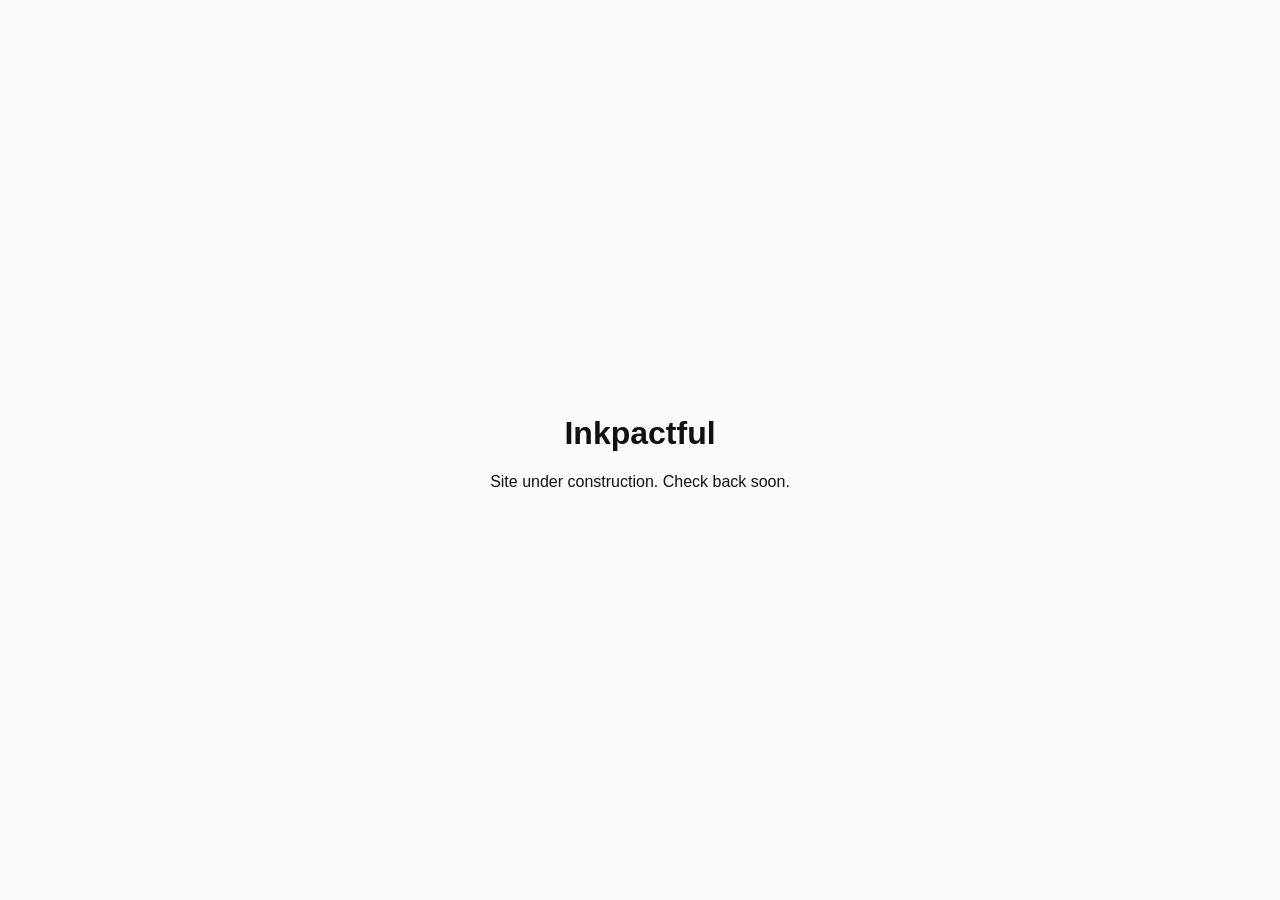
==== index.html @ ec0b0915 "Add files via upload" ====
<!DOCTYPE html>
<html lang="en">
<head>
  <meta charset="UTF-8">
  <meta name="viewport" content="width=device-width, initial-scale=1.0">
  <title>Inkpactful — Coming Soon</title>
</head>
<body style="font-family: -apple-system, BlinkMacSystemFont, 'Segoe UI', sans-serif; display: flex; align-items: center; justify-content: center; height: 100vh; margin: 0; background: #fafafa; color: #111;">
  <div style="text-align: center;">
    <h1>Inkpactful</h1>
    <p>Site under construction. Check back soon.</p>
  </div>
</body>
</html>
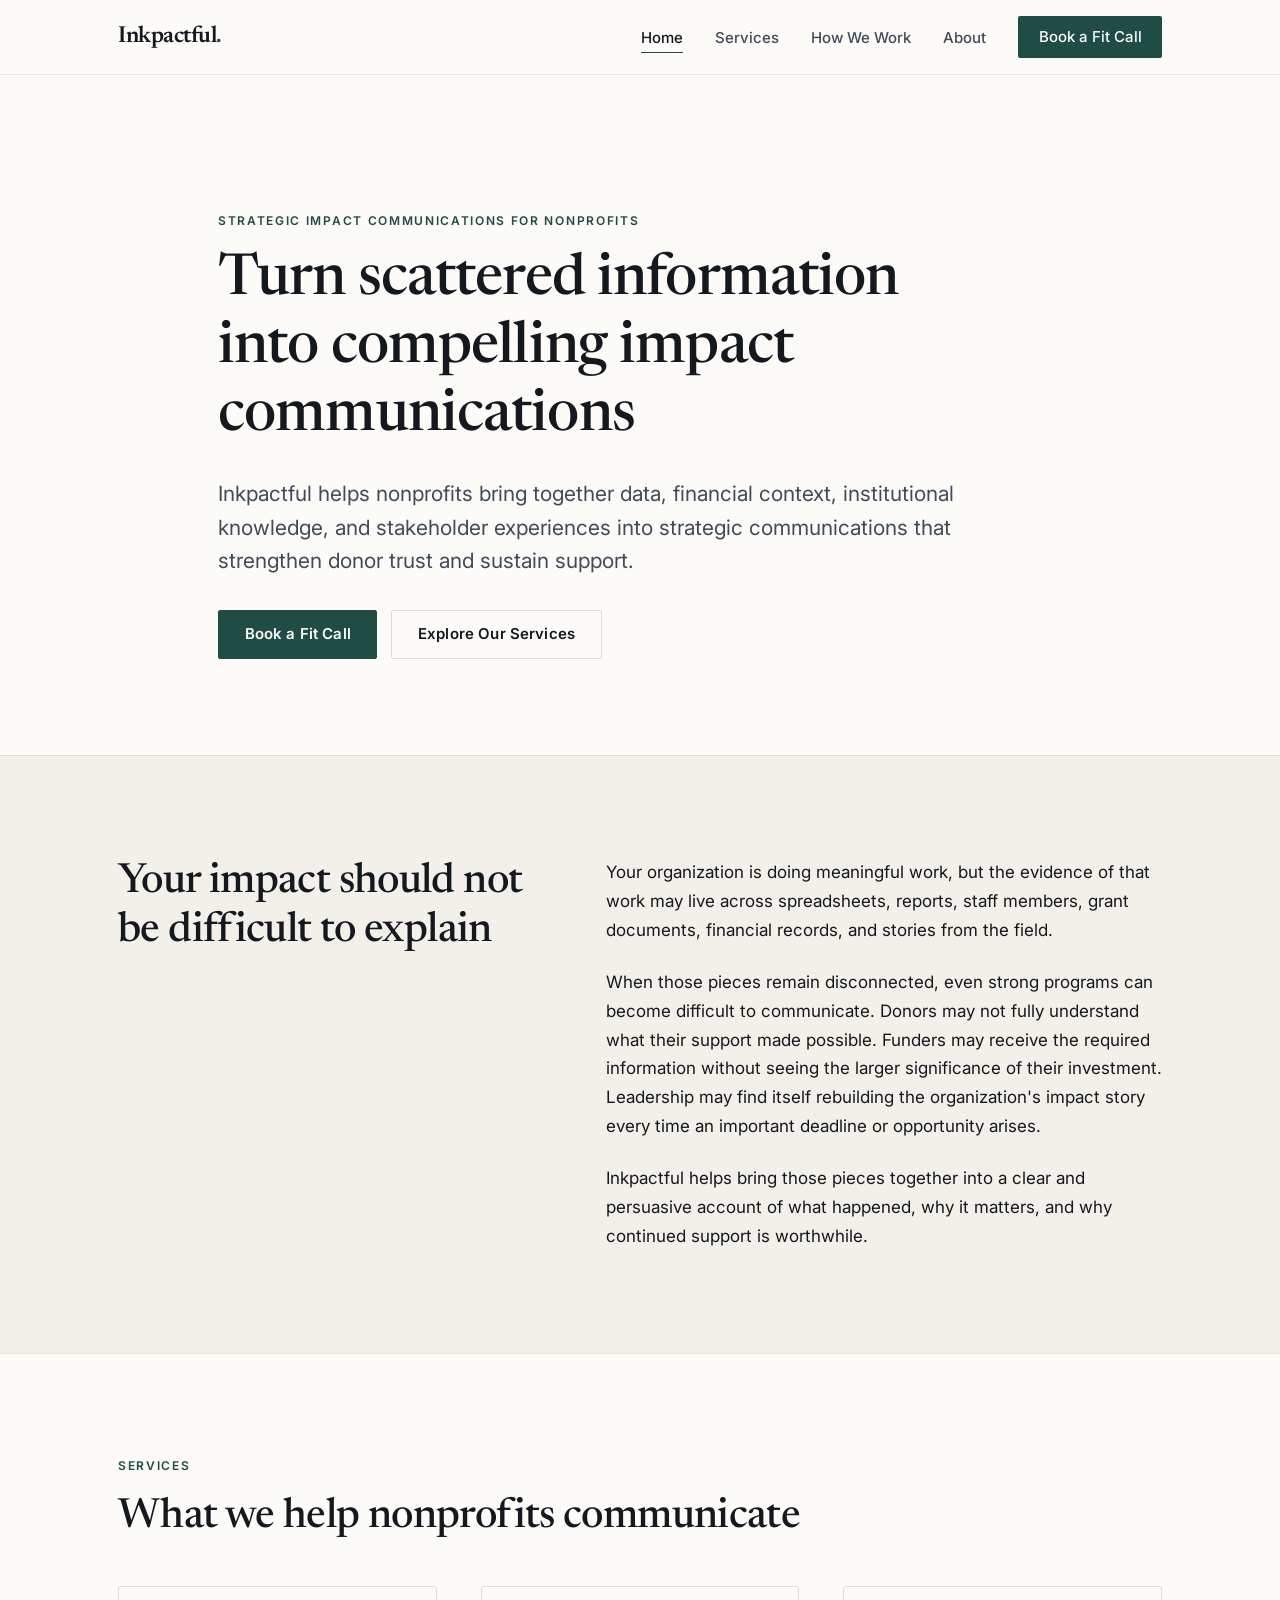
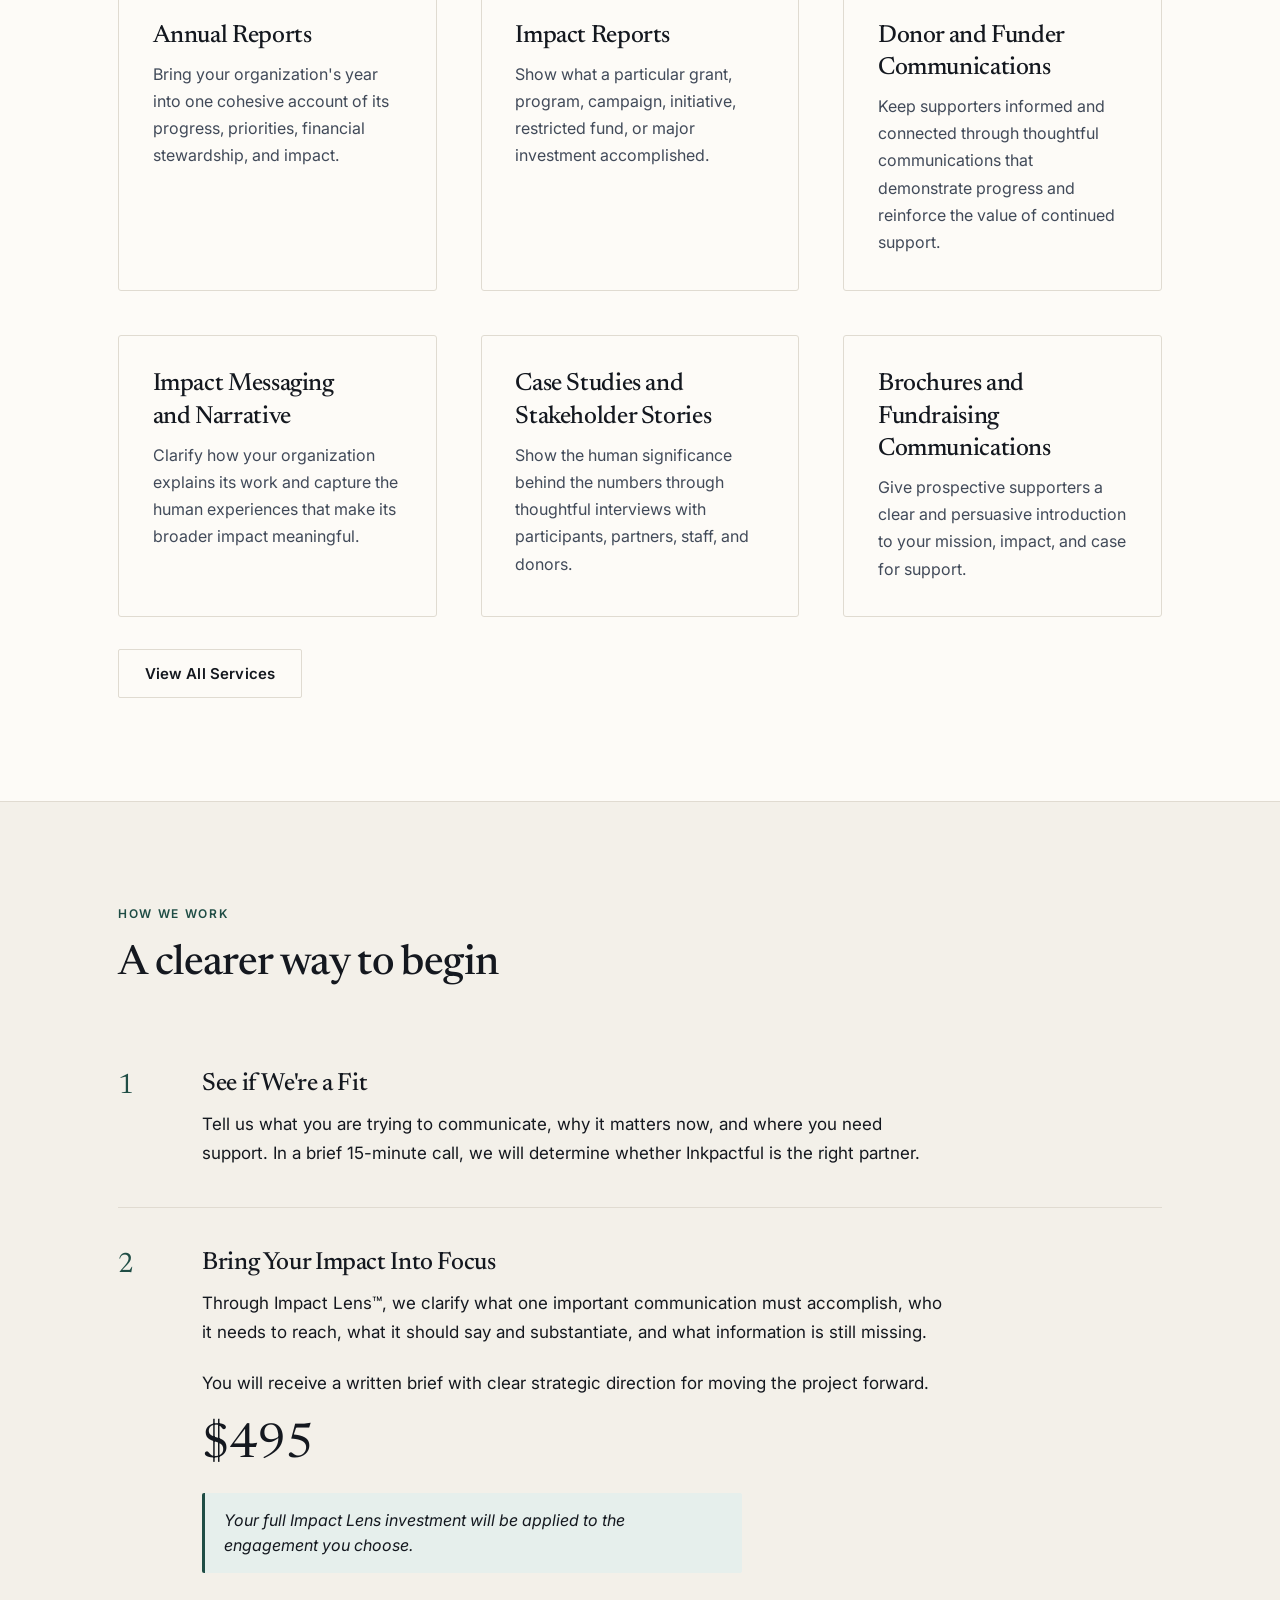
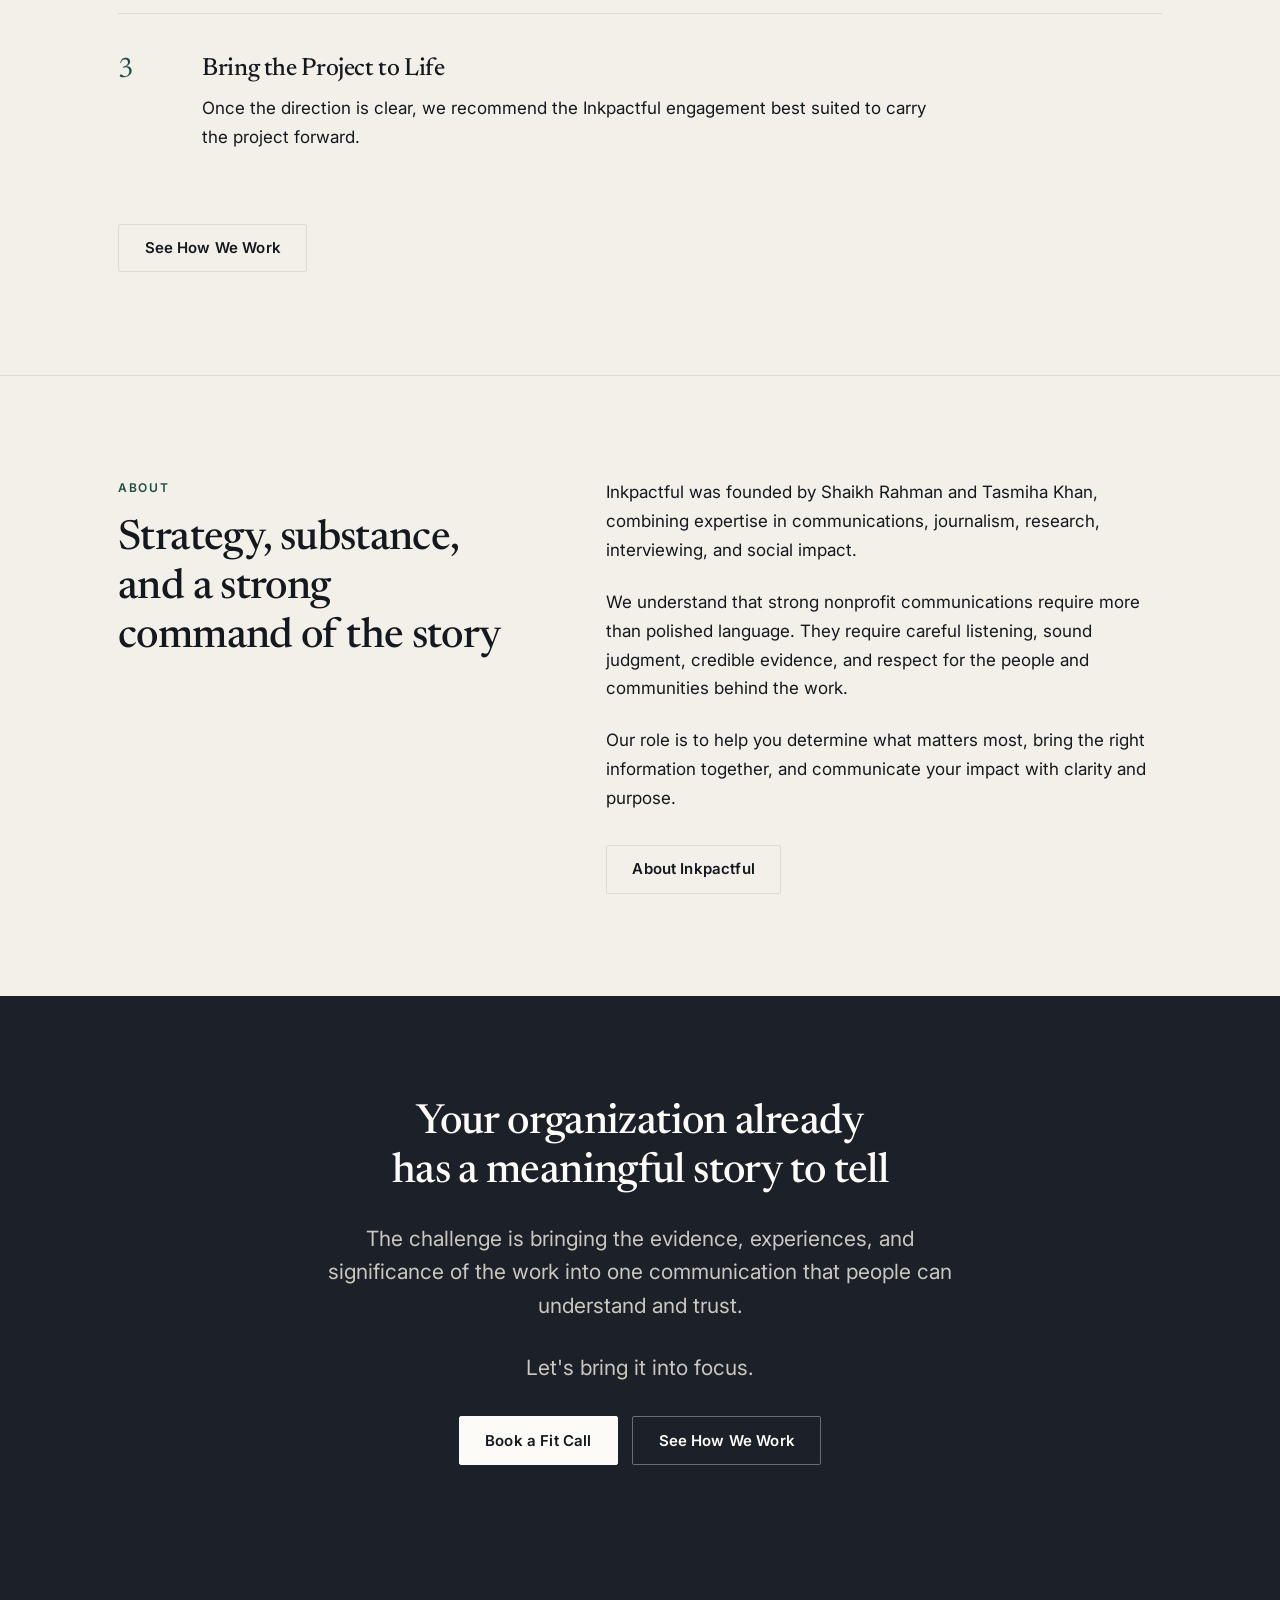
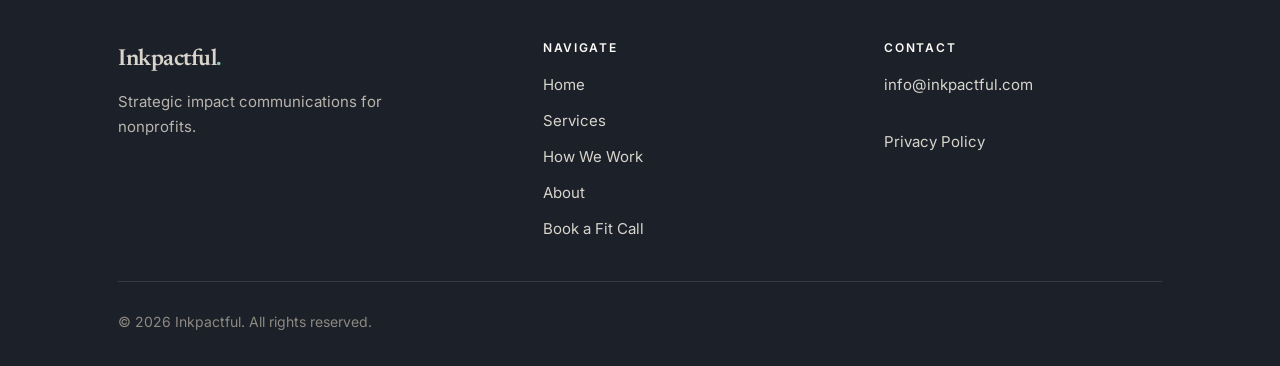
==== commit ea7d60fb: "Replace placeholder with Inkpactful MVP site" ====
--- a/index.html
+++ b/index.html
@@ -1,14 +1,223 @@
 <!DOCTYPE html>
 <html lang="en">
 <head>
-  <meta charset="UTF-8">
-  <meta name="viewport" content="width=device-width, initial-scale=1.0">
-  <title>Inkpactful — Coming Soon</title>
+<meta charset="utf-8">
+<meta name="viewport" content="width=device-width, initial-scale=1">
+<title>Inkpactful — Strategic impact communications for nonprofits</title>
+<meta name="description" content="Inkpactful helps nonprofits bring together data, financial context, institutional knowledge, and stakeholder experiences into strategic communications that strengthen donor trust and sustain support.">
+<link rel="canonical" href="https://inkpactful.com/">
+
+<meta property="og:type" content="website">
+<meta property="og:site_name" content="Inkpactful">
+<meta property="og:title" content="Inkpactful — Strategic impact communications for nonprofits">
+<meta property="og:description" content="We help nonprofits turn scattered information into clear, credible communications that show donors and funders what their support made possible.">
+<meta property="og:url" content="https://inkpactful.com/">
+<meta property="og:image" content="https://inkpactful.com/og-image.png">
+<meta name="twitter:card" content="summary_large_image">
+
+<link rel="icon" href="favicon.svg" type="image/svg+xml">
+<link rel="preconnect" href="https://fonts.googleapis.com">
+<link rel="preconnect" href="https://fonts.gstatic.com" crossorigin>
+<link href="https://fonts.googleapis.com/css2?family=Newsreader:opsz,wght@6..72,400;6..72,500;6..72,600&family=Inter:wght@400;500;600;700&display=swap" rel="stylesheet">
+<link rel="stylesheet" href="styles.css">
 </head>
-<body style="font-family: -apple-system, BlinkMacSystemFont, 'Segoe UI', sans-serif; display: flex; align-items: center; justify-content: center; height: 100vh; margin: 0; background: #fafafa; color: #111;">
-  <div style="text-align: center;">
-    <h1>Inkpactful</h1>
-    <p>Site under construction. Check back soon.</p>
+<body>
+
+<a class="skip-link" href="#main">Skip to main content</a>
+
+<header class="site-header">
+  <div class="wrap site-header__inner">
+    <a class="wordmark" href="index.html">Inkpactful<span class="dot">.</span></a>
+    <button class="nav-toggle" type="button" aria-expanded="false" aria-controls="site-nav">Menu</button>
+    <nav class="site-nav" id="site-nav" aria-label="Primary">
+      <ul>
+        <li><a href="index.html" aria-current="page">Home</a></li>
+        <li><a href="services.html">Services</a></li>
+        <li><a href="how-we-work.html">How We Work</a></li>
+        <li><a href="about.html">About</a></li>
+        <li><a class="btn btn--primary" href="book.html">Book a Fit Call</a></li>
+      </ul>
+    </nav>
   </div>
+</header>
+
+<main id="main">
+
+  <!-- ================= HERO ================= -->
+  <section class="hero">
+    <div class="wrap hero__inner">
+      <p class="eyebrow">Strategic impact communications for nonprofits</p>
+      <h1>Turn scattered information into compelling impact communications</h1>
+      <p class="lede">Inkpactful helps nonprofits bring together data, financial context, institutional knowledge, and stakeholder experiences into strategic communications that strengthen donor trust and sustain support.</p>
+      <div class="btn-row">
+        <a class="btn btn--primary" href="book.html">Book a Fit Call</a>
+        <a class="btn btn--secondary" href="services.html">Explore Our Services</a>
+      </div>
+    </div>
+  </section>
+
+  <!-- ================= THE PROBLEM ================= -->
+  <section class="section section--alt">
+    <div class="wrap">
+      <div class="split">
+        <div>
+          <h2>Your impact should not be difficult to explain</h2>
+        </div>
+        <div>
+          <p>Your organization is doing meaningful work, but the evidence of that work may live across spreadsheets, reports, staff members, grant documents, financial records, and stories from the field.</p>
+          <p>When those pieces remain disconnected, even strong programs can become difficult to communicate. Donors may not fully understand what their support made possible. Funders may receive the required information without seeing the larger significance of their investment. Leadership may find itself rebuilding the organization's impact story every time an important deadline or opportunity arises.</p>
+          <p>Inkpactful helps bring those pieces together into a clear and persuasive account of what happened, why it matters, and why continued support is worthwhile.</p>
+        </div>
+      </div>
+    </div>
+  </section>
+
+  <!-- ================= SERVICES PREVIEW ================= -->
+  <section class="section">
+    <div class="wrap">
+      <p class="eyebrow">Services</p>
+      <h2>What we help nonprofits communicate</h2>
+
+      <div class="grid grid--3" style="margin-top: 2.75rem;">
+        <div class="card">
+          <h3>Annual Reports</h3>
+          <p>Bring your organization's year into one cohesive account of its progress, priorities, financial stewardship, and impact.</p>
+        </div>
+        <div class="card">
+          <h3>Impact Reports</h3>
+          <p>Show what a particular grant, program, campaign, initiative, restricted fund, or major investment accomplished.</p>
+        </div>
+        <div class="card">
+          <h3>Donor and Funder Communications</h3>
+          <p>Keep supporters informed and connected through thoughtful communications that demonstrate progress and reinforce the value of continued support.</p>
+        </div>
+        <div class="card">
+          <h3>Impact Messaging and Narrative</h3>
+          <p>Clarify how your organization explains its work and capture the human experiences that make its broader impact meaningful.</p>
+        </div>
+        <div class="card">
+          <h3>Case Studies and Stakeholder Stories</h3>
+          <p>Show the human significance behind the numbers through thoughtful interviews with participants, partners, staff, and donors.</p>
+        </div>
+        <div class="card">
+          <h3>Brochures and Fundraising Communications</h3>
+          <p>Give prospective supporters a clear and persuasive introduction to your mission, impact, and case for support.</p>
+        </div>
+      </div>
+
+      <div class="btn-row">
+        <a class="btn btn--secondary" href="services.html">View All Services</a>
+      </div>
+    </div>
+  </section>
+
+  <!-- ================= PROCESS ================= -->
+  <section class="section section--alt">
+    <div class="wrap">
+      <p class="eyebrow">How we work</p>
+      <h2>A clearer way to begin</h2>
+
+      <div class="steps" style="margin-top: 2.5rem;">
+        <div class="step">
+          <div class="step__num" aria-hidden="true">1</div>
+          <div>
+            <h3>See if We're a Fit</h3>
+            <p>Tell us what you are trying to communicate, why it matters now, and where you need support. In a brief 15-minute call, we will determine whether Inkpactful is the right partner.</p>
+          </div>
+        </div>
+        <div class="step">
+          <div class="step__num" aria-hidden="true">2</div>
+          <div>
+            <h3>Bring Your Impact Into Focus</h3>
+            <p>Through Impact Lens&trade;, we clarify what one important communication must accomplish, who it needs to reach, what it should say and substantiate, and what information is still missing.</p>
+            <p>You will receive a written brief with clear strategic direction for moving the project forward.</p>
+            <span class="price">$495</span>
+            <p class="credit-note">Your full Impact Lens investment will be applied to the engagement you choose.</p>
+          </div>
+        </div>
+        <div class="step">
+          <div class="step__num" aria-hidden="true">3</div>
+          <div>
+            <h3>Bring the Project to Life</h3>
+            <p>Once the direction is clear, we recommend the Inkpactful engagement best suited to carry the project forward.</p>
+          </div>
+        </div>
+      </div>
+
+      <div class="btn-row">
+        <a class="btn btn--secondary" href="how-we-work.html">See How We Work</a>
+      </div>
+    </div>
+  </section>
+
+  <!-- ================= ABOUT PREVIEW ================= -->
+  <section class="section section--alt">
+    <div class="wrap">
+      <div class="split">
+        <div>
+          <p class="eyebrow">About</p>
+          <h2>Strategy, substance, and a strong command of the story</h2>
+        </div>
+        <div>
+          <p>Inkpactful was founded by Shaikh Rahman and Tasmiha Khan, combining expertise in communications, journalism, research, interviewing, and social impact.</p>
+          <p>We understand that strong nonprofit communications require more than polished language. They require careful listening, sound judgment, credible evidence, and respect for the people and communities behind the work.</p>
+          <p>Our role is to help you determine what matters most, bring the right information together, and communicate your impact with clarity and purpose.</p>
+          <div class="btn-row">
+            <a class="btn btn--secondary" href="about.html">About Inkpactful</a>
+          </div>
+        </div>
+      </div>
+    </div>
+  </section>
+
+  <!-- ================= FINAL CTA ================= -->
+  <section class="section section--dark">
+    <div class="wrap wrap--narrow center">
+      <h2>Your organization already has a meaningful story to tell</h2>
+      <p class="lede">The challenge is bringing the evidence, experiences, and significance of the work into one communication that people can understand and trust.</p>
+      <p class="lede">Let's bring it into focus.</p>
+      <div class="btn-row" style="justify-content: center;">
+        <a class="btn btn--primary" href="book.html">Book a Fit Call</a>
+        <a class="btn btn--secondary" href="how-we-work.html">See How We Work</a>
+      </div>
+    </div>
+  </section>
+
+</main>
+
+<footer class="site-footer">
+  <div class="wrap footer">
+    <div class="footer__top">
+      <div>
+        <a class="footer__wordmark" href="index.html">Inkpactful<span class="dot">.</span></a>
+        <p class="footer__tagline">Strategic impact communications for nonprofits.</p>
+      </div>
+      <div>
+        <h2 class="footer__heading">Navigate</h2>
+        <ul>
+          <li><a href="index.html">Home</a></li>
+          <li><a href="services.html">Services</a></li>
+          <li><a href="how-we-work.html">How We Work</a></li>
+          <li><a href="about.html">About</a></li>
+          <li><a href="book.html">Book a Fit Call</a></li>
+        </ul>
+      </div>
+      <div>
+        <h2 class="footer__heading">Contact</h2>
+        <ul>
+          <li><a data-email class="placeholder" href="#">email address to be added</a></li>
+          <li><a data-linkedin="shaikh" href="#" hidden>Shaikh Rahman on LinkedIn</a></li>
+          <li><a data-linkedin="tasmiha" href="#" hidden>Tasmiha Khan on LinkedIn</a></li>
+          <li><a href="privacy.html">Privacy Policy</a></li>
+        </ul>
+      </div>
+    </div>
+    <div class="footer__bottom">
+      <p>&copy; <span data-year>2026</span> Inkpactful. All rights reserved.</p>
+    </div>
+  </div>
+</footer>
+
+<script src="site.js"></script>
 </body>
 </html>
--- a/styles.css
+++ b/styles.css
@@ -0,0 +1,772 @@
+/* ==========================================================================
+   Inkpactful — MVP stylesheet
+   Editorial, calm, substantive. Restrained palette, strong type hierarchy.
+   ========================================================================== */
+
+:root {
+  /* Palette */
+  --ink:        #14181f;
+  --ink-soft:   #414a59;
+  --ink-muted:  #6b7383;
+  --paper:      #fdfbf7;
+  --paper-alt:  #f3f0e9;
+  --paper-deep: #1b2029;
+  --rule:       #e0dbd1;
+  --rule-soft:  #ebe7df;
+  --accent:     #1f4d45;
+  --accent-lt:  #2f6b60;
+  --accent-pale:#e6efec;
+
+  /* Type */
+  --serif: "Newsreader", Georgia, "Times New Roman", serif;
+  --sans:  "Inter", -apple-system, BlinkMacSystemFont, "Segoe UI", Helvetica, Arial, sans-serif;
+
+  /* Layout */
+  --measure: 68ch;
+  --wide:    1140px;
+  --narrow:  760px;
+  --gutter:  clamp(1.25rem, 5vw, 3rem);
+}
+
+/* --------------------------------------------------------------------------
+   Reset & base
+   -------------------------------------------------------------------------- */
+
+*, *::before, *::after { box-sizing: border-box; }
+
+html {
+  -webkit-text-size-adjust: 100%;
+  scroll-behavior: smooth;
+}
+
+@media (prefers-reduced-motion: reduce) {
+  html { scroll-behavior: auto; }
+  *, *::before, *::after {
+    animation-duration: 0.01ms !important;
+    transition-duration: 0.01ms !important;
+  }
+}
+
+body {
+  margin: 0;
+  background: var(--paper);
+  color: var(--ink);
+  font-family: var(--sans);
+  font-size: 1.0625rem;
+  line-height: 1.7;
+  font-weight: 400;
+  -webkit-font-smoothing: antialiased;
+  text-rendering: optimizeLegibility;
+}
+
+img { max-width: 100%; display: block; }
+
+h1, h2, h3, h4 {
+  font-family: var(--serif);
+  font-weight: 500;
+  line-height: 1.18;
+  letter-spacing: -0.015em;
+  color: var(--ink);
+  margin: 0 0 0.6em;
+  text-wrap: balance;
+}
+
+h1 { font-size: clamp(2.25rem, 5.2vw, 3.6rem); }
+h2 { font-size: clamp(1.75rem, 3.6vw, 2.6rem); }
+h3 { font-size: clamp(1.25rem, 2.2vw, 1.55rem); line-height: 1.3; }
+h4 { font-size: 1.0625rem; font-family: var(--sans); font-weight: 600; letter-spacing: 0; }
+
+p { margin: 0 0 1.35em; max-width: var(--measure); }
+p:last-child { margin-bottom: 0; }
+
+a { color: var(--accent); text-underline-offset: 0.2em; text-decoration-thickness: 1px; }
+a:hover { color: var(--ink); }
+
+:focus-visible {
+  outline: 2px solid var(--accent);
+  outline-offset: 3px;
+  border-radius: 2px;
+}
+
+hr {
+  border: 0;
+  border-top: 1px solid var(--rule);
+  margin: 3rem 0;
+}
+
+/* Skip link */
+.skip-link {
+  position: absolute;
+  left: -9999px;
+  top: 0;
+  background: var(--ink);
+  color: var(--paper);
+  padding: 0.75rem 1.25rem;
+  z-index: 200;
+  font-size: 0.9375rem;
+}
+.skip-link:focus {
+  left: 0.5rem;
+  top: 0.5rem;
+  color: var(--paper);
+}
+
+/* --------------------------------------------------------------------------
+   Layout primitives
+   -------------------------------------------------------------------------- */
+
+.wrap {
+  width: 100%;
+  max-width: var(--wide);
+  margin-inline: auto;
+  padding-inline: var(--gutter);
+}
+
+.wrap--narrow { max-width: var(--narrow); }
+
+.section {
+  padding-block: clamp(3.5rem, 8vw, 6.5rem);
+  border-top: 1px solid var(--rule-soft);
+}
+.section:first-of-type { border-top: 0; }
+.section--alt { background: var(--paper-alt); border-top-color: var(--rule); }
+.section--dark {
+  background: var(--paper-deep);
+  color: #e8e4dc;
+  border-top: 0;
+}
+.section--dark h1,
+.section--dark h2,
+.section--dark h3 { color: #fdfbf7; }
+.section--dark p { color: #cbc7bf; }
+.section--dark a { color: #a9cfc6; }
+.section--dark a:hover { color: #fff; }
+
+.eyebrow {
+  font-family: var(--sans);
+  font-size: 0.75rem;
+  font-weight: 600;
+  letter-spacing: 0.14em;
+  text-transform: uppercase;
+  color: var(--accent);
+  margin: 0 0 1rem;
+}
+.section--dark .eyebrow { color: #8fc0b5; }
+
+.lede {
+  font-size: clamp(1.125rem, 2vw, 1.3125rem);
+  line-height: 1.6;
+  color: var(--ink-soft);
+}
+
+.muted { color: var(--ink-muted); }
+
+/* --------------------------------------------------------------------------
+   Buttons
+   -------------------------------------------------------------------------- */
+
+.btn {
+  display: inline-flex;
+  align-items: center;
+  justify-content: center;
+  gap: 0.5rem;
+  font-family: var(--sans);
+  font-size: 0.9375rem;
+  font-weight: 600;
+  letter-spacing: 0.01em;
+  line-height: 1.2;
+  padding: 0.9rem 1.6rem;
+  border-radius: 2px;
+  border: 1px solid transparent;
+  text-decoration: none;
+  cursor: pointer;
+  transition: background-color 0.18s ease, color 0.18s ease, border-color 0.18s ease;
+}
+
+.btn--primary {
+  background: var(--accent);
+  color: #fdfbf7;
+  border-color: var(--accent);
+}
+.btn--primary:hover { background: var(--ink); border-color: var(--ink); color: #fdfbf7; }
+
+.btn--secondary {
+  background: transparent;
+  color: var(--ink);
+  border-color: var(--rule);
+}
+.btn--secondary:hover { border-color: var(--ink); color: var(--ink); background: transparent; }
+
+.section--dark .btn--secondary { color: #fdfbf7; border-color: rgba(253,251,247,0.35); }
+.section--dark .btn--secondary:hover { border-color: #fdfbf7; color: #fdfbf7; }
+.section--dark .btn--primary { background: #fdfbf7; color: var(--ink); border-color: #fdfbf7; }
+.section--dark .btn--primary:hover { background: #a9cfc6; border-color: #a9cfc6; color: var(--ink); }
+
+.btn-row {
+  display: flex;
+  flex-wrap: wrap;
+  gap: 0.875rem;
+  margin-top: 2rem;
+}
+
+.link-arrow {
+  font-family: var(--sans);
+  font-size: 0.9375rem;
+  font-weight: 600;
+  text-decoration: none;
+  border-bottom: 1px solid currentColor;
+  padding-bottom: 2px;
+}
+.link-arrow:hover { border-bottom-color: transparent; }
+
+/* --------------------------------------------------------------------------
+   Header & navigation
+   -------------------------------------------------------------------------- */
+
+.site-header {
+  position: sticky;
+  top: 0;
+  z-index: 100;
+  background: rgba(253, 251, 247, 0.94);
+  backdrop-filter: saturate(180%) blur(8px);
+  border-bottom: 1px solid var(--rule-soft);
+}
+
+.site-header__inner {
+  display: flex;
+  align-items: center;
+  justify-content: space-between;
+  gap: 1.5rem;
+  min-height: 74px;
+}
+
+.wordmark {
+  font-family: var(--serif);
+  font-size: 1.45rem;
+  font-weight: 600;
+  letter-spacing: -0.02em;
+  color: var(--ink);
+  text-decoration: none;
+  white-space: nowrap;
+}
+.wordmark:hover { color: var(--accent); }
+.wordmark .dot { color: var(--accent); }
+
+.nav-toggle {
+  display: none;
+  background: transparent;
+  border: 1px solid var(--rule);
+  border-radius: 2px;
+  padding: 0.55rem 0.85rem;
+  font-family: var(--sans);
+  font-size: 0.875rem;
+  font-weight: 600;
+  color: var(--ink);
+  cursor: pointer;
+}
+
+.site-nav ul {
+  display: flex;
+  align-items: center;
+  gap: clamp(1rem, 2.5vw, 2.1rem);
+  list-style: none;
+  margin: 0;
+  padding: 0;
+}
+
+.site-nav a {
+  font-family: var(--sans);
+  font-size: 0.9375rem;
+  font-weight: 500;
+  color: var(--ink-soft);
+  text-decoration: none;
+  padding-block: 0.35rem;
+  border-bottom: 1.5px solid transparent;
+  white-space: nowrap;
+}
+.site-nav a:hover { color: var(--ink); }
+.site-nav a[aria-current="page"] { color: var(--ink); border-bottom-color: var(--accent); }
+
+.site-nav .btn { padding: 0.7rem 1.2rem; }
+.site-nav a.btn--primary { color: #fdfbf7; border-bottom-color: transparent; }
+.site-nav a.btn--primary:hover { color: #fdfbf7; background: var(--ink); border-color: var(--ink); }
+.site-nav a.btn--secondary { color: var(--ink); border-bottom-color: transparent; }
+.site-nav .btn[aria-current="page"] { border-bottom-color: var(--accent); }
+
+@media (max-width: 860px) {
+  .nav-toggle { display: block; }
+  .site-nav {
+    display: none;
+    position: absolute;
+    top: 100%;
+    left: 0;
+    right: 0;
+    background: var(--paper);
+    border-bottom: 1px solid var(--rule);
+    padding: 0.5rem var(--gutter) 1.75rem;
+  }
+  .site-nav.is-open { display: block; }
+  .site-nav ul {
+    flex-direction: column;
+    align-items: stretch;
+    gap: 0;
+  }
+  .site-nav li { border-bottom: 1px solid var(--rule-soft); }
+  .site-nav li:last-child { border-bottom: 0; padding-top: 1.25rem; }
+  .site-nav a { display: block; padding: 1rem 0; font-size: 1.0625rem; border-bottom: 0; }
+  .site-nav .btn { width: 100%; }
+}
+
+/* --------------------------------------------------------------------------
+   Hero
+   -------------------------------------------------------------------------- */
+
+.hero {
+  padding-block: clamp(4rem, 11vw, 8.5rem) clamp(3.5rem, 8vw, 6rem);
+  position: relative;
+  overflow: hidden;
+}
+
+.hero__inner { max-width: 940px; }
+
+.hero h1 { margin-bottom: 0.45em; }
+
+.hero .lede { max-width: 60ch; }
+
+/* Subtle ruled-paper motif behind the hero */
+.hero::after {
+  content: "";
+  position: absolute;
+  inset: 0;
+  background-image: repeating-linear-gradient(
+    to bottom,
+    transparent 0,
+    transparent 43px,
+    var(--rule-soft) 43px,
+    var(--rule-soft) 44px
+  );
+  opacity: 0.5;
+  pointer-events: none;
+  z-index: -1;
+  mask-image: linear-gradient(to bottom, rgba(0,0,0,0.35), transparent 72%);
+  -webkit-mask-image: linear-gradient(to bottom, rgba(0,0,0,0.35), transparent 72%);
+}
+
+.page-head {
+  padding-block: clamp(3rem, 8vw, 5.5rem) clamp(2rem, 5vw, 3rem);
+}
+.page-head h1 { max-width: 20ch; }
+.page-head .lede { max-width: 62ch; }
+
+/* --------------------------------------------------------------------------
+   Grids & cards
+   -------------------------------------------------------------------------- */
+
+.grid {
+  display: grid;
+  gap: clamp(1.75rem, 3.5vw, 2.75rem);
+}
+.grid--2 { grid-template-columns: repeat(auto-fit, minmax(300px, 1fr)); }
+.grid--3 { grid-template-columns: repeat(auto-fit, minmax(280px, 1fr)); }
+.grid--4 { grid-template-columns: repeat(auto-fit, minmax(240px, 1fr)); }
+
+.split {
+  display: grid;
+  grid-template-columns: minmax(0, 0.85fr) minmax(0, 1.15fr);
+  gap: clamp(2rem, 6vw, 5rem);
+  align-items: start;
+}
+@media (max-width: 820px) {
+  .split { grid-template-columns: 1fr; gap: 1.5rem; }
+}
+
+.card {
+  background: var(--paper);
+  border: 1px solid var(--rule);
+  border-radius: 3px;
+  padding: clamp(1.5rem, 3vw, 2.1rem);
+}
+.section--alt .card { background: #fff; }
+
+.card h3 { margin-bottom: 0.5rem; }
+.card p { font-size: 1rem; color: var(--ink-soft); }
+
+/* Service item (services page, no card chrome) */
+.service {
+  padding-block: clamp(2rem, 4vw, 2.75rem);
+  border-top: 1px solid var(--rule);
+}
+.service:first-of-type { border-top: 0; padding-top: 0; }
+.service h3 {
+  font-size: clamp(1.4rem, 2.6vw, 1.85rem);
+  margin-bottom: 0.65rem;
+}
+
+/* Numbered process steps */
+.steps { counter-reset: step; }
+.step {
+  display: grid;
+  grid-template-columns: 3.25rem 1fr;
+  gap: clamp(1rem, 2.5vw, 2rem);
+  padding-block: clamp(1.75rem, 3.5vw, 2.5rem);
+  border-top: 1px solid var(--rule);
+}
+.step:first-child { border-top: 0; }
+.step__num {
+  font-family: var(--serif);
+  font-size: 1.75rem;
+  line-height: 1;
+  color: var(--accent);
+  padding-top: 0.15rem;
+}
+.step h3 { margin-bottom: 0.5rem; }
+@media (max-width: 560px) {
+  .step { grid-template-columns: 1fr; gap: 0.5rem; }
+}
+
+/* --------------------------------------------------------------------------
+   Impact Lens feature block
+   -------------------------------------------------------------------------- */
+
+.lens {
+  border: 1px solid var(--rule);
+  border-left: 3px solid var(--accent);
+  border-radius: 3px;
+  background: #fff;
+  padding: clamp(1.75rem, 4vw, 3rem);
+}
+.section--alt .lens { background: var(--paper); }
+
+.price {
+  font-family: var(--serif);
+  font-size: clamp(2.25rem, 5vw, 3rem);
+  line-height: 1;
+  color: var(--ink);
+  margin: 1.5rem 0 0.5rem;
+  display: block;
+}
+.price__note {
+  font-size: 0.9375rem;
+  color: var(--ink-muted);
+  max-width: 46ch;
+  margin: 0;
+}
+
+.lens__list {
+  list-style: none;
+  margin: 1.5rem 0 0;
+  padding: 0;
+  display: grid;
+  gap: 0.6rem;
+}
+.lens__list li {
+  position: relative;
+  padding-left: 1.5rem;
+  font-size: 1rem;
+  color: var(--ink-soft);
+}
+.lens__list li::before {
+  content: "";
+  position: absolute;
+  left: 0;
+  top: 0.68em;
+  width: 8px;
+  height: 1px;
+  background: var(--accent);
+}
+
+/* --------------------------------------------------------------------------
+   Package cards
+   -------------------------------------------------------------------------- */
+
+.packages {
+  display: grid;
+  grid-template-columns: 1fr;
+  gap: clamp(1rem, 2vw, 1.5rem);
+}
+
+.pkg {
+  display: grid;
+  grid-template-columns: minmax(0, 0.75fr) minmax(0, 2fr);
+  gap: clamp(1.25rem, 4vw, 3rem);
+  align-items: start;
+  background: #fff;
+  border: 1px solid var(--rule);
+  border-radius: 3px;
+  padding: clamp(1.6rem, 3vw, 2.4rem);
+  position: relative;
+}
+
+@media (max-width: 820px) {
+  .pkg { grid-template-columns: 1fr; gap: 0.75rem; }
+}
+
+.pkg__head { display: flex; flex-direction: column; align-items: flex-start; }
+.pkg__body > p:last-child { margin-bottom: 0; }
+.section--alt .pkg { background: var(--paper); }
+
+.pkg--featured {
+  border-color: var(--accent);
+  box-shadow: inset 3px 0 0 var(--accent);
+}
+
+.pkg__badge {
+  display: inline-block;
+  align-self: flex-start;
+  font-family: var(--sans);
+  font-size: 0.6875rem;
+  font-weight: 700;
+  letter-spacing: 0.12em;
+  text-transform: uppercase;
+  color: var(--accent);
+  background: var(--accent-pale);
+  padding: 0.3rem 0.6rem;
+  border-radius: 2px;
+  margin-bottom: 0.9rem;
+}
+
+.pkg h3 {
+  font-size: clamp(1.3rem, 2.2vw, 1.6rem);
+  margin-bottom: 0.35rem;
+}
+
+.pkg__price {
+  font-family: var(--serif);
+  font-size: clamp(1.9rem, 3vw, 2.3rem);
+  line-height: 1;
+  color: var(--accent);
+  margin: 0;
+  display: block;
+}
+
+.pkg p {
+  font-size: 0.9875rem;
+  color: var(--ink-soft);
+  margin-bottom: 1em;
+}
+.pkg p:last-of-type { margin-bottom: 0; }
+
+/* --------------------------------------------------------------------------
+   Founders & credentials
+   -------------------------------------------------------------------------- */
+
+.founder {
+  border-top: 1px solid var(--rule);
+  padding-top: clamp(1.75rem, 3.5vw, 2.5rem);
+  margin-top: clamp(1.75rem, 3.5vw, 2.5rem);
+}
+.founder:first-of-type { border-top: 0; padding-top: 0; margin-top: 0; }
+
+.founder__portrait {
+  width: 100%;
+  max-width: 200px;
+  aspect-ratio: 4 / 5;
+  background: var(--paper-alt);
+  border: 1px solid var(--rule);
+  border-radius: 3px;
+  display: grid;
+  place-items: center;
+  font-size: 0.75rem;
+  letter-spacing: 0.08em;
+  text-transform: uppercase;
+  color: var(--ink-muted);
+  text-align: center;
+  padding: 1rem;
+  margin-bottom: 1.25rem;
+}
+
+.credentials {
+  margin-top: clamp(2rem, 4vw, 3rem);
+  padding: clamp(1.5rem, 3vw, 2rem);
+  background: var(--paper-alt);
+  border-radius: 3px;
+}
+.credentials p {
+  margin: 0;
+  font-size: 1rem;
+  color: var(--ink-soft);
+  max-width: 62ch;
+}
+
+/* --------------------------------------------------------------------------
+   Booking
+   -------------------------------------------------------------------------- */
+
+.booking-embed {
+  margin-top: 2rem;
+  border: 1px solid var(--rule);
+  border-radius: 3px;
+  background: #fff;
+  min-height: 560px;
+  overflow: hidden;
+}
+.booking-embed iframe {
+  width: 100%;
+  min-height: 560px;
+  border: 0;
+  display: block;
+}
+
+.booking-fallback {
+  padding: clamp(2rem, 5vw, 3.5rem);
+  text-align: center;
+}
+.booking-fallback p { margin-inline: auto; }
+
+.checklist {
+  list-style: none;
+  margin: 1.5rem 0 0;
+  padding: 0;
+  display: grid;
+  gap: 0.7rem;
+  max-width: var(--measure);
+}
+.checklist li {
+  position: relative;
+  padding-left: 1.65rem;
+  color: var(--ink-soft);
+}
+.checklist li::before {
+  content: "";
+  position: absolute;
+  left: 0;
+  top: 0.62em;
+  width: 10px;
+  height: 1px;
+  background: var(--accent);
+}
+
+/* --------------------------------------------------------------------------
+   Placeholder marker (visible to builders, subtle to visitors)
+   -------------------------------------------------------------------------- */
+
+.placeholder {
+  background: #fff6e0;
+  border-bottom: 1px dashed #c99a2e;
+  padding: 0 0.15em;
+}
+
+/* --------------------------------------------------------------------------
+   Footer
+   -------------------------------------------------------------------------- */
+
+.site-footer {
+  background: var(--paper-deep);
+  color: #b9b5ad;
+  padding-block: clamp(3rem, 6vw, 4.5rem) 2rem;
+  font-size: 0.9375rem;
+}
+
+.site-footer a { color: #d8d4cc; text-decoration: none; }
+.site-footer a:hover { color: #fff; text-decoration: underline; }
+
+.footer__top {
+  display: grid;
+  grid-template-columns: minmax(0, 1.3fr) minmax(0, 1fr) minmax(0, 1fr);
+  gap: clamp(2rem, 5vw, 4rem);
+  padding-bottom: 2.5rem;
+  border-bottom: 1px solid rgba(255,255,255,0.12);
+}
+@media (max-width: 720px) {
+  .footer__top { grid-template-columns: 1fr; gap: 2rem; }
+}
+
+.footer__wordmark {
+  font-family: var(--serif);
+  font-size: 1.45rem;
+  font-weight: 600;
+  letter-spacing: -0.02em;
+  color: #fdfbf7;
+  text-decoration: none;
+  display: inline-block;
+  margin-bottom: 0.6rem;
+}
+.footer__wordmark .dot { color: #8fc0b5; }
+
+.footer__tagline {
+  color: #b9b5ad;
+  max-width: 34ch;
+  margin: 0;
+}
+
+.footer__heading {
+  font-family: var(--sans);
+  font-weight: 600;
+  line-height: 1.4;
+  color: #fdfbf7;
+  font-size: 0.75rem;
+  letter-spacing: 0.14em;
+  text-transform: uppercase;
+  margin: 0 0 1rem;
+}
+
+.footer ul {
+  list-style: none;
+  margin: 0;
+  padding: 0;
+  display: grid;
+  gap: 0.65rem;
+}
+
+.footer__bottom {
+  padding-top: 1.75rem;
+  display: flex;
+  flex-wrap: wrap;
+  gap: 1rem 2rem;
+  justify-content: space-between;
+  align-items: center;
+  font-size: 0.875rem;
+  color: #8d8981;
+}
+.footer__bottom p { margin: 0; }
+
+/* --------------------------------------------------------------------------
+   Credit note — the $495-is-applied line, highlighted wherever it appears
+   -------------------------------------------------------------------------- */
+
+.credit-note {
+  display: block;
+  background: var(--accent-pale);
+  border-left: 3px solid var(--accent);
+  border-radius: 2px;
+  padding: 0.95rem 1.2rem;
+  margin: 1.4rem 0 0;
+  font-style: italic;
+  font-size: 1rem;
+  line-height: 1.55;
+  color: var(--ink);
+  max-width: 54ch;
+}
+
+.section--dark .credit-note {
+  background: rgba(169, 207, 198, 0.14);
+  border-left-color: #8fc0b5;
+  color: #e8e4dc;
+}
+
+/* Small italic footnote at the base of each package row */
+.pkg__note {
+  margin-top: 1.15rem;
+  font-style: italic;
+  font-size: 0.875rem;
+  color: var(--ink-muted);
+}
+
+/* --------------------------------------------------------------------------
+   Utilities
+   -------------------------------------------------------------------------- */
+
+.visually-hidden {
+  position: absolute;
+  width: 1px; height: 1px;
+  padding: 0; margin: -1px;
+  overflow: hidden;
+  clip: rect(0 0 0 0);
+  white-space: nowrap;
+  border: 0;
+}
+
+.stack-sm > * + * { margin-top: 1rem; }
+.mt-0 { margin-top: 0; }
+.center { text-align: center; }
+.center p { margin-inline: auto; }
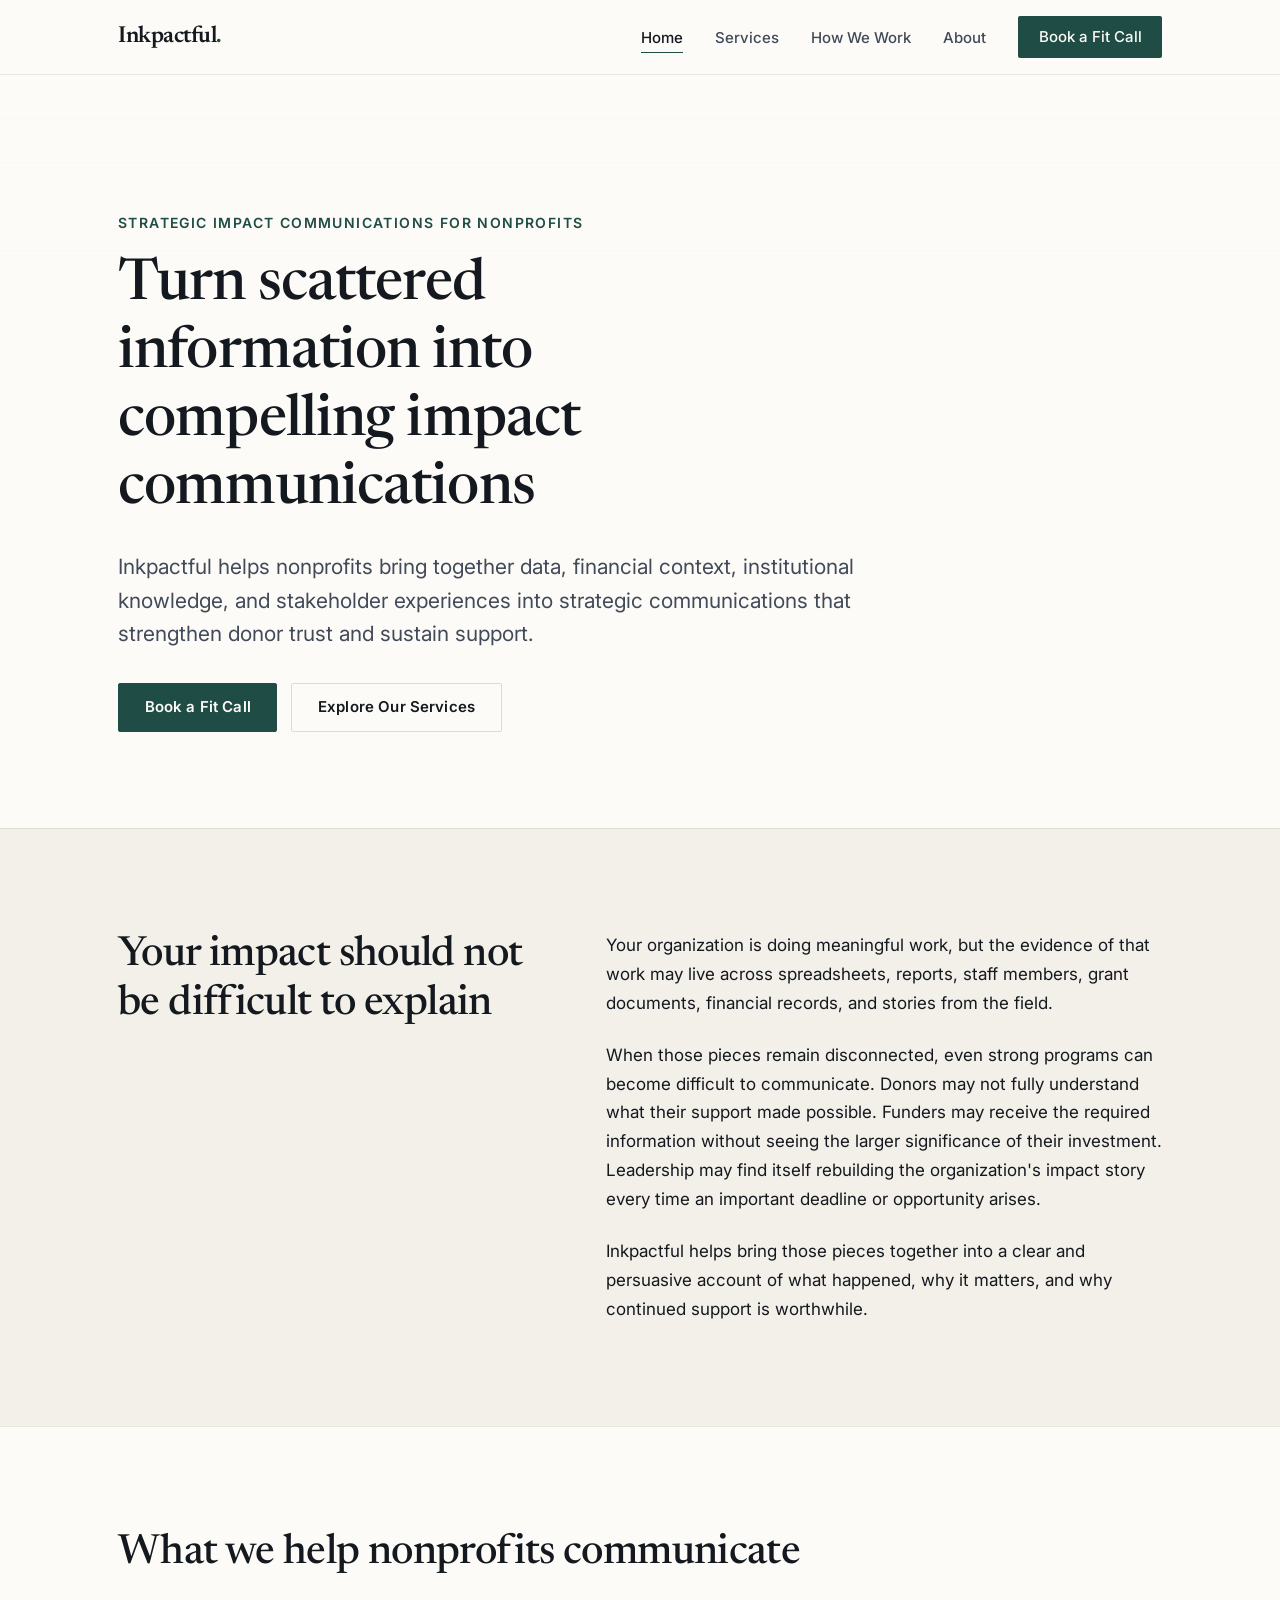
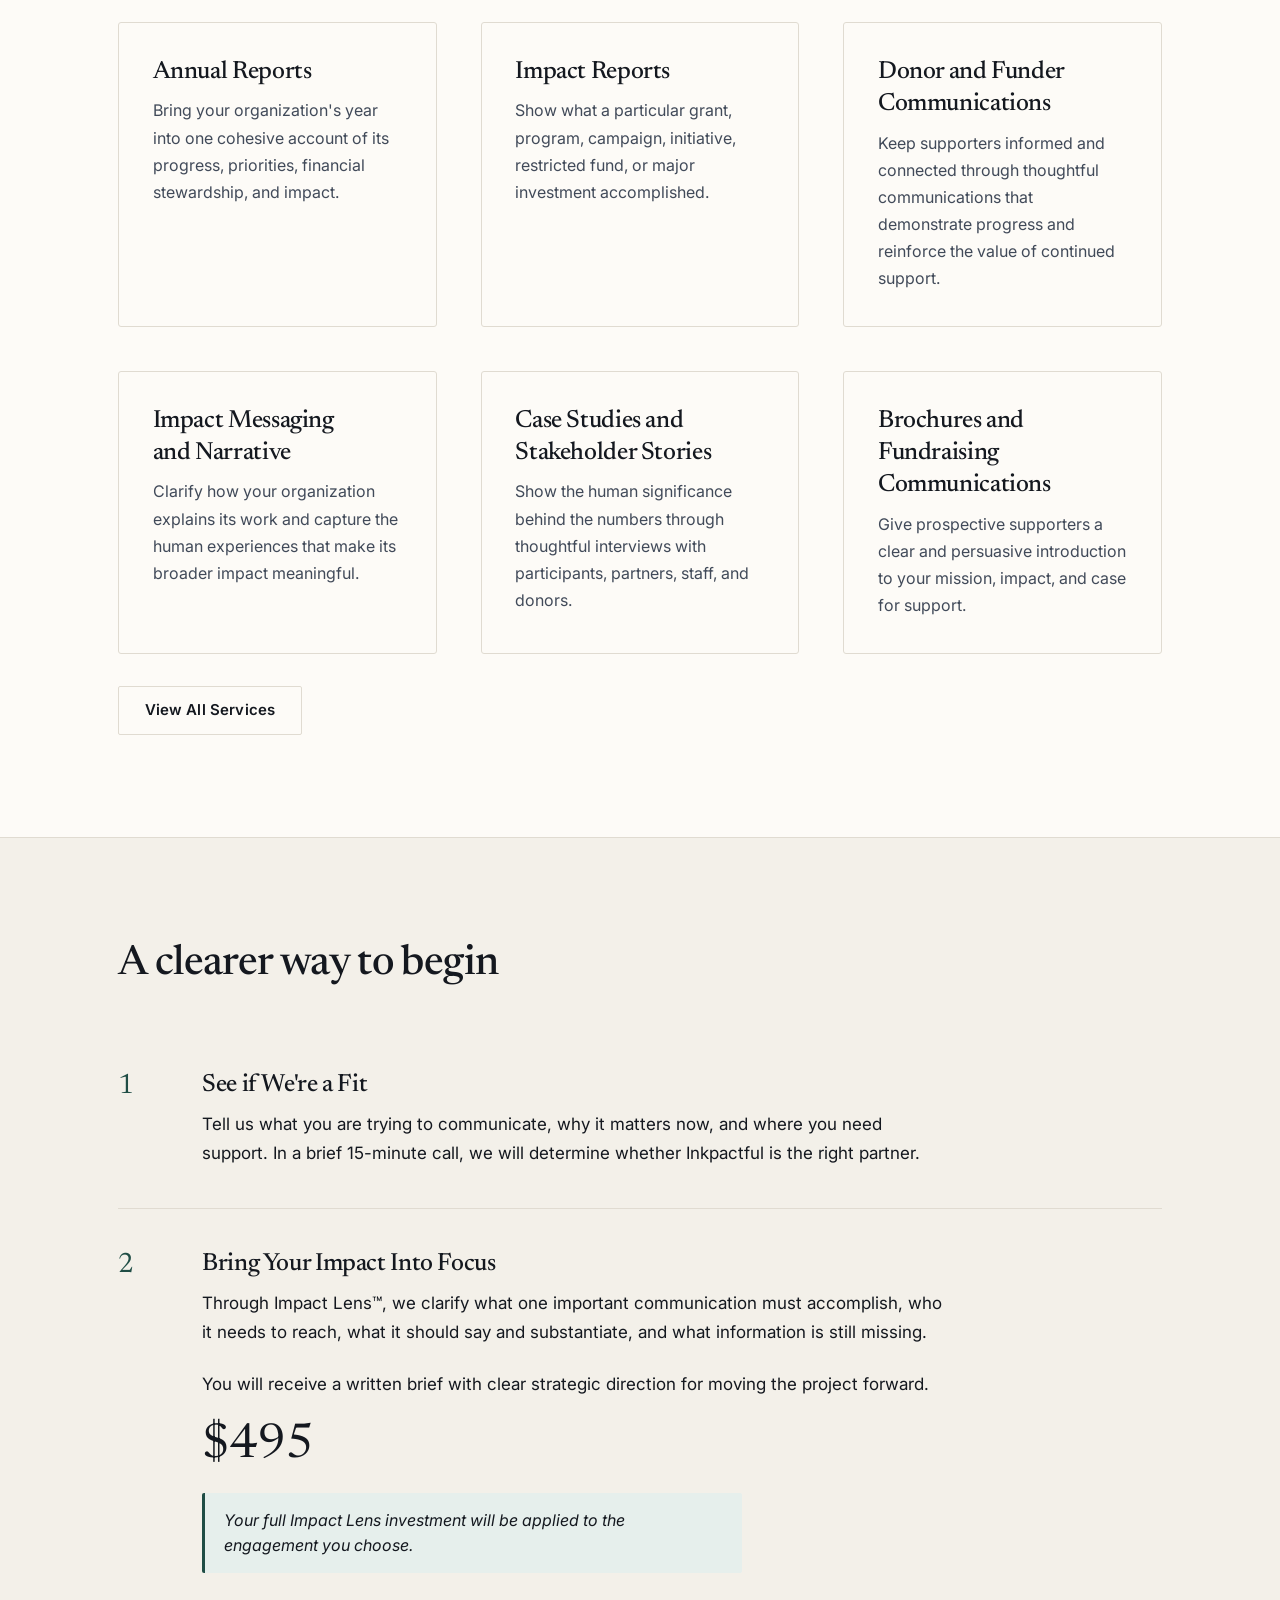
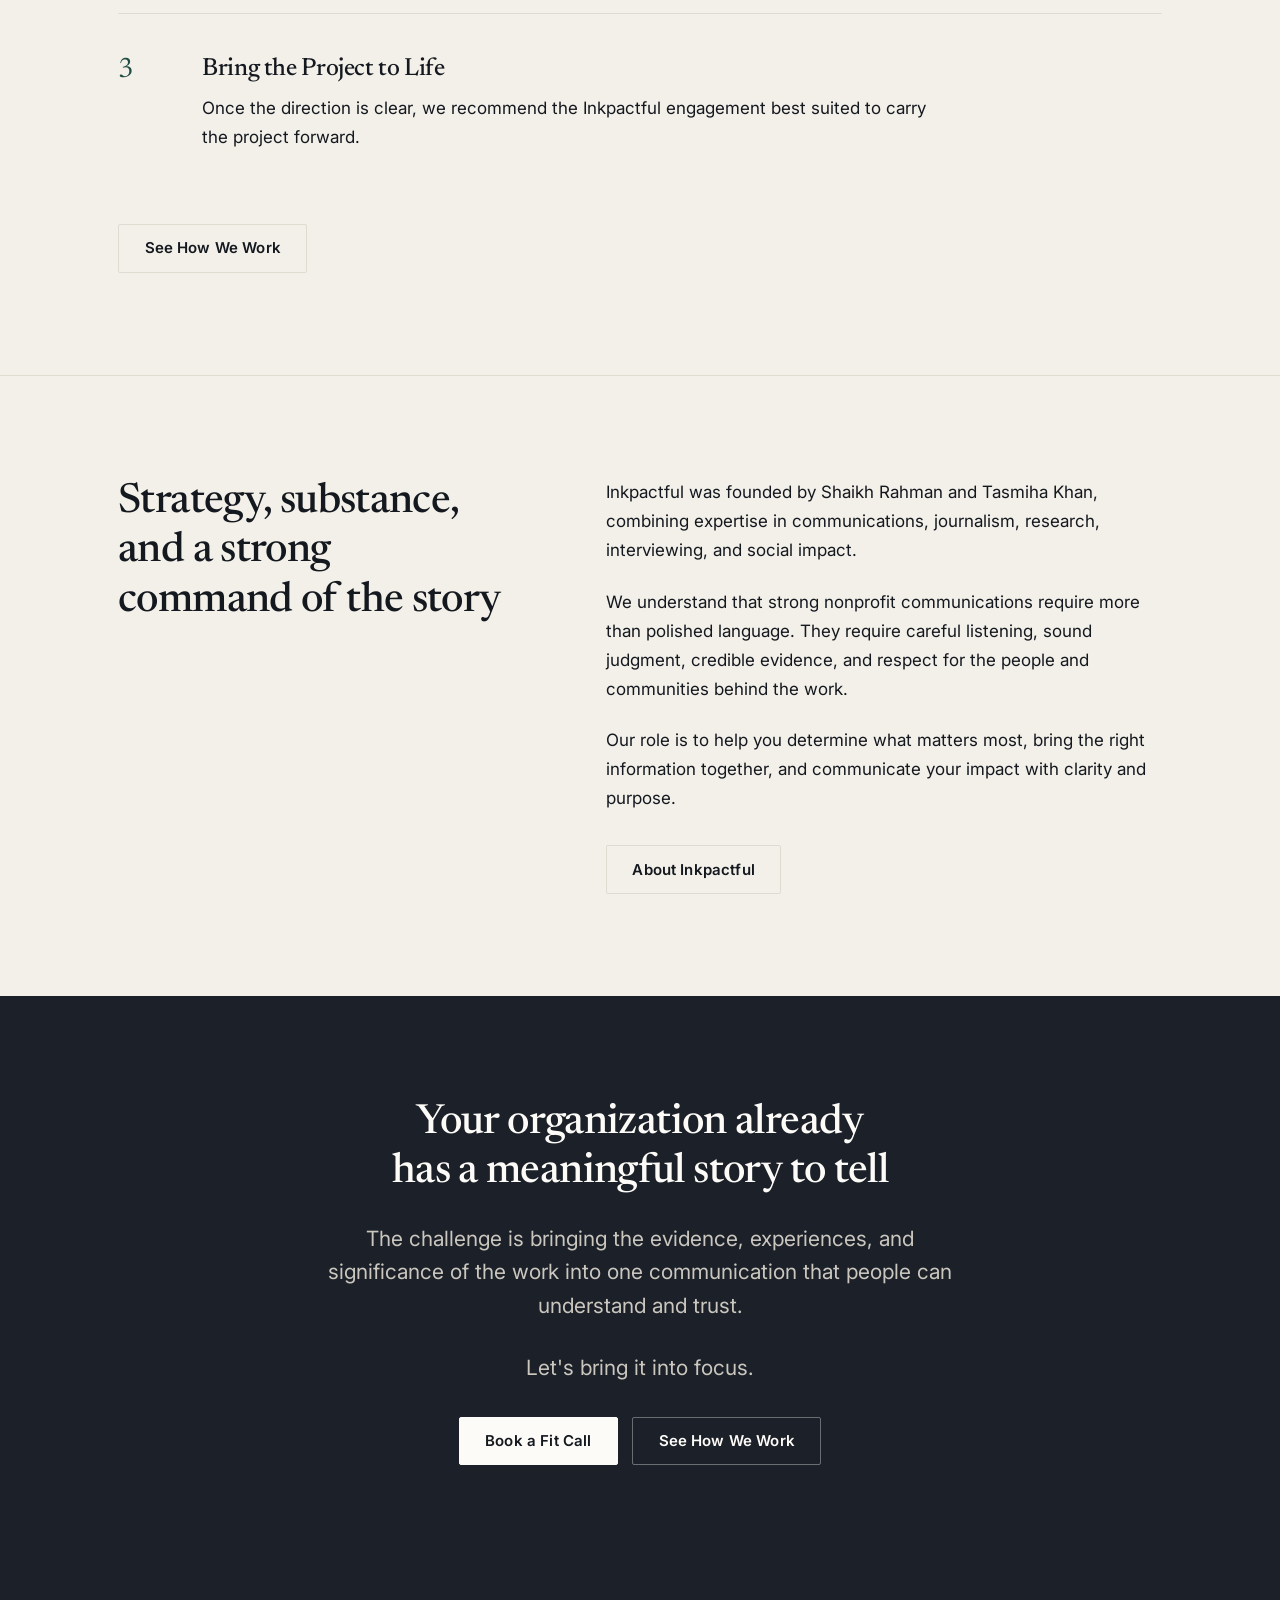
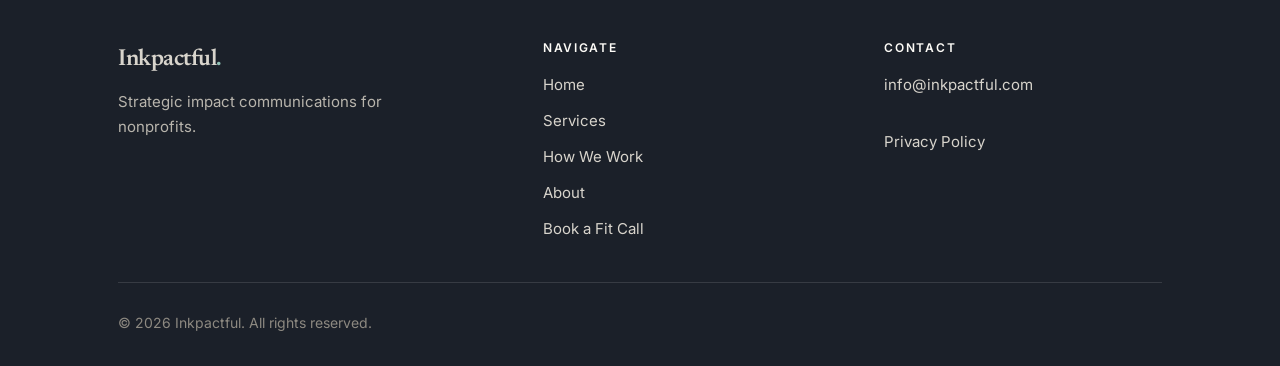
==== commit a85f0962: "Fix hero alignment, remove redundant eyebrows, emphasize credit line" ====
--- a/index.html
+++ b/index.html
@@ -75,7 +75,6 @@
   <!-- ================= SERVICES PREVIEW ================= -->
   <section class="section">
     <div class="wrap">
-      <p class="eyebrow">Services</p>
       <h2>What we help nonprofits communicate</h2>
 
       <div class="grid grid--3" style="margin-top: 2.75rem;">
@@ -114,7 +113,6 @@
   <!-- ================= PROCESS ================= -->
   <section class="section section--alt">
     <div class="wrap">
-      <p class="eyebrow">How we work</p>
       <h2>A clearer way to begin</h2>
 
       <div class="steps" style="margin-top: 2.5rem;">
@@ -155,7 +153,6 @@
     <div class="wrap">
       <div class="split">
         <div>
-          <p class="eyebrow">About</p>
           <h2>Strategy, substance, and a strong command of the story</h2>
         </div>
         <div>
--- a/styles.css
+++ b/styles.css
@@ -144,12 +144,12 @@
 
 .eyebrow {
   font-family: var(--sans);
-  font-size: 0.75rem;
+  font-size: 0.875rem;
   font-weight: 600;
-  letter-spacing: 0.14em;
+  letter-spacing: 0.1em;
   text-transform: uppercase;
   color: var(--accent);
-  margin: 0 0 1rem;
+  margin: 0 0 1.1rem;
 }
 .section--dark .eyebrow { color: #8fc0b5; }
 
@@ -327,9 +327,9 @@
   overflow: hidden;
 }
 
-.hero__inner { max-width: 940px; }
-
-.hero h1 { margin-bottom: 0.45em; }
+.hero__inner { max-width: var(--wide); }
+
+.hero h1 { margin-bottom: 0.45em; max-width: 17ch; }
 
 .hero .lede { max-width: 60ch; }
 
@@ -744,6 +744,13 @@
   color: #e8e4dc;
 }
 
+/* Inline credit emphasis — bold italic in the heading colour */
+.credit-strong {
+  font-weight: 600;
+  font-style: italic;
+  color: var(--ink);
+}
+
 /* Small italic footnote at the base of each package row */
 .pkg__note {
   margin-top: 1.15rem;
